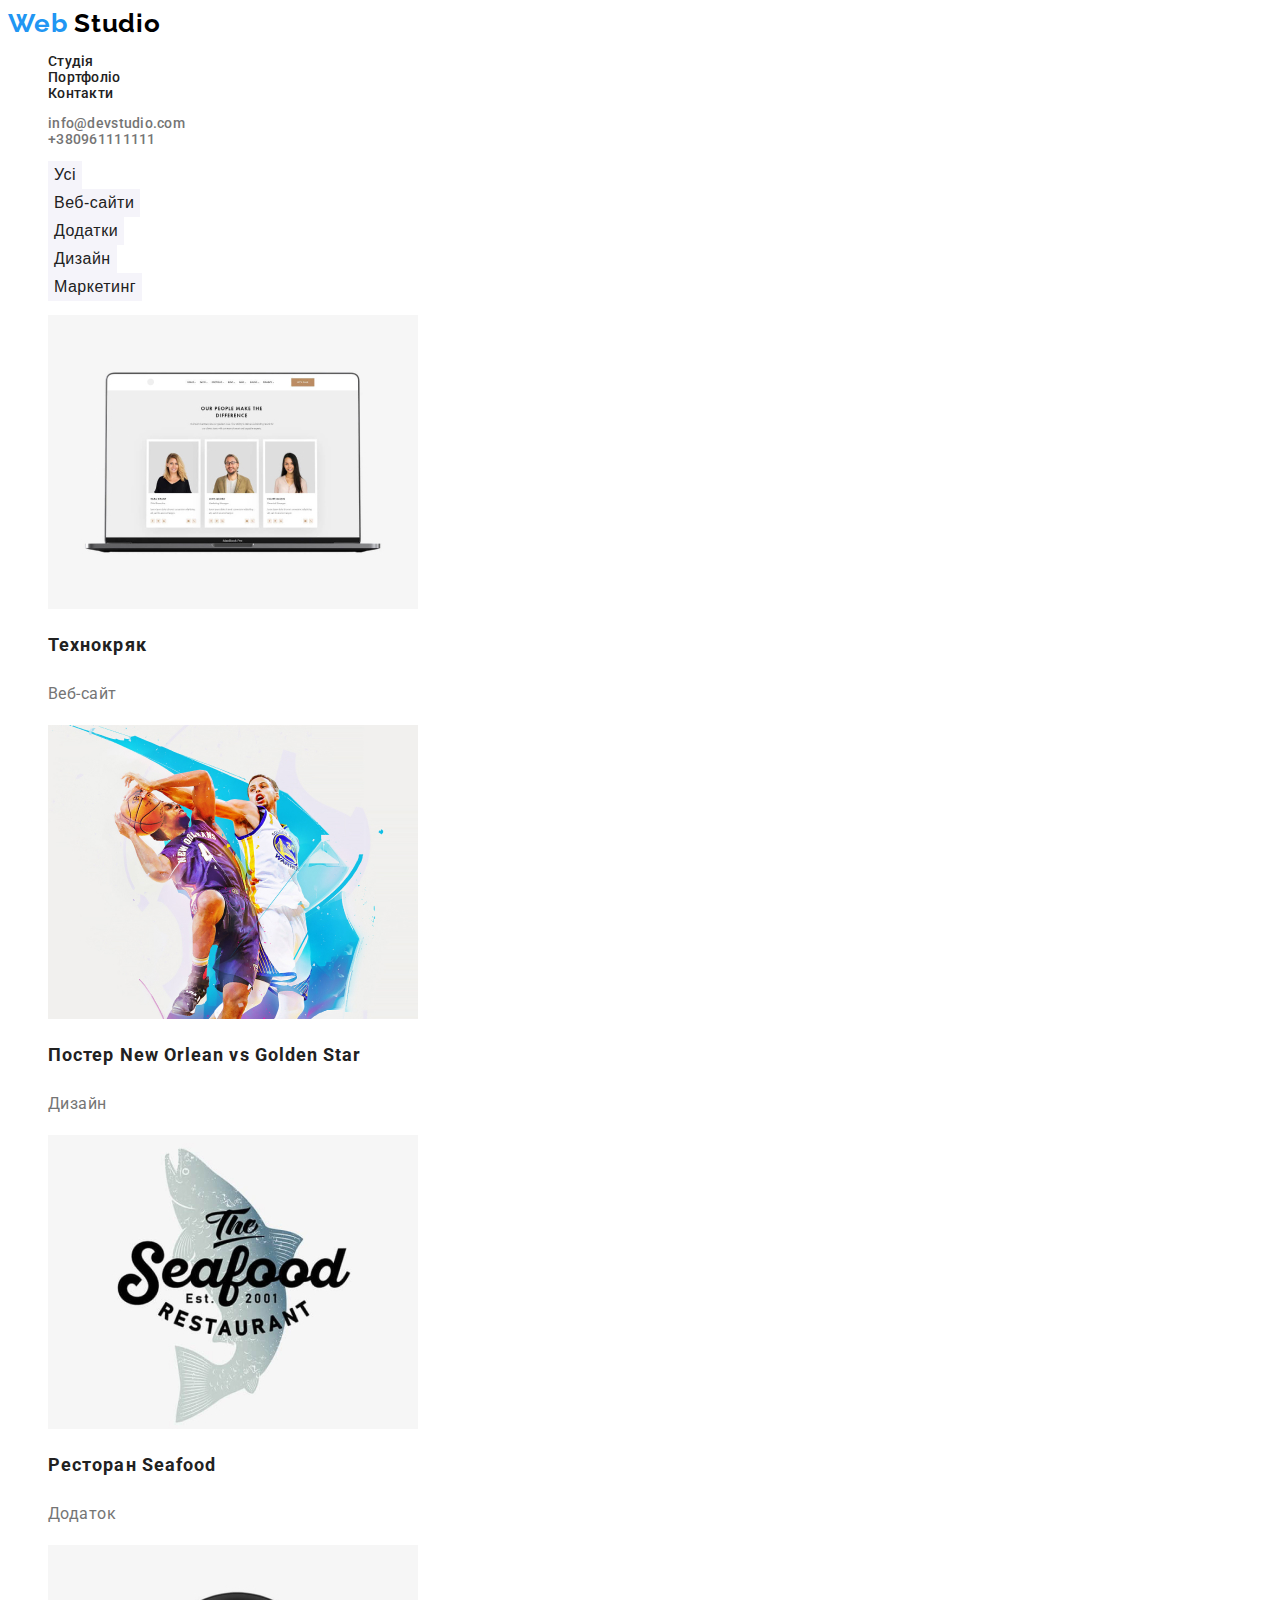
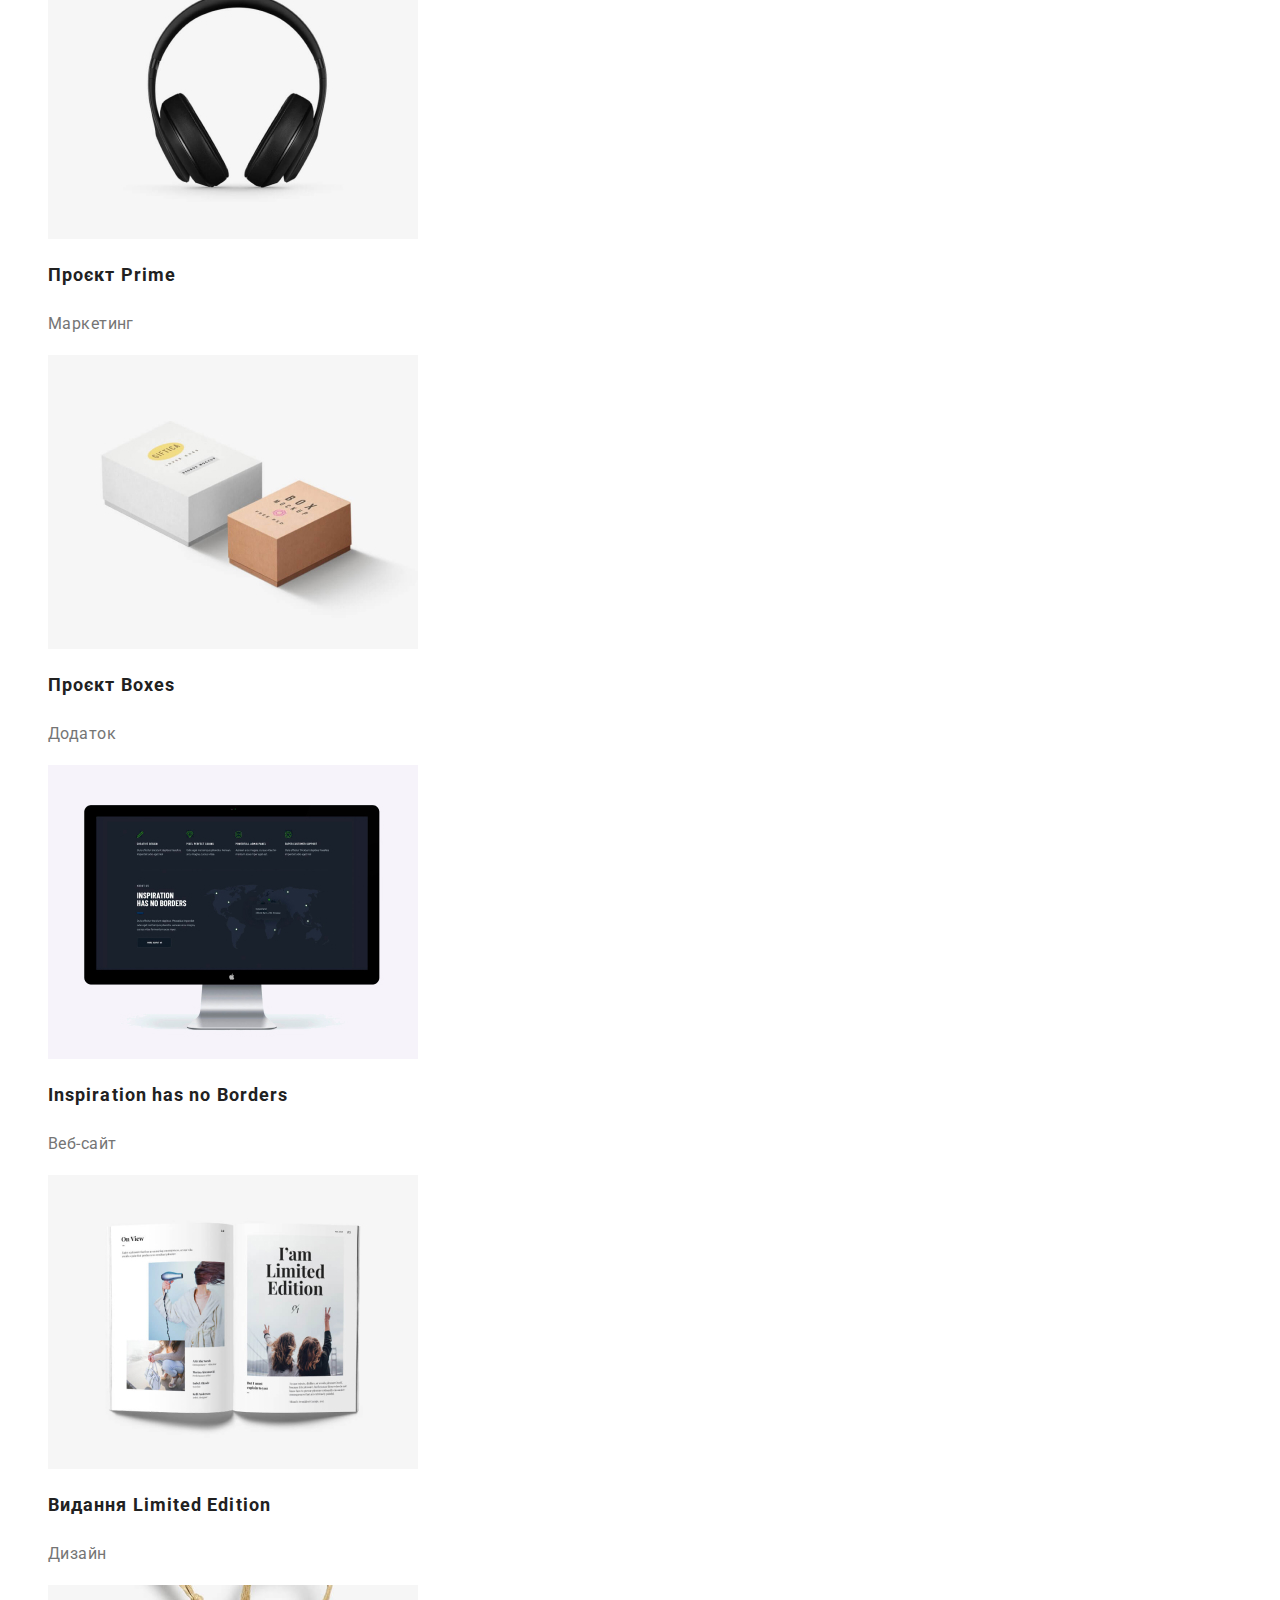
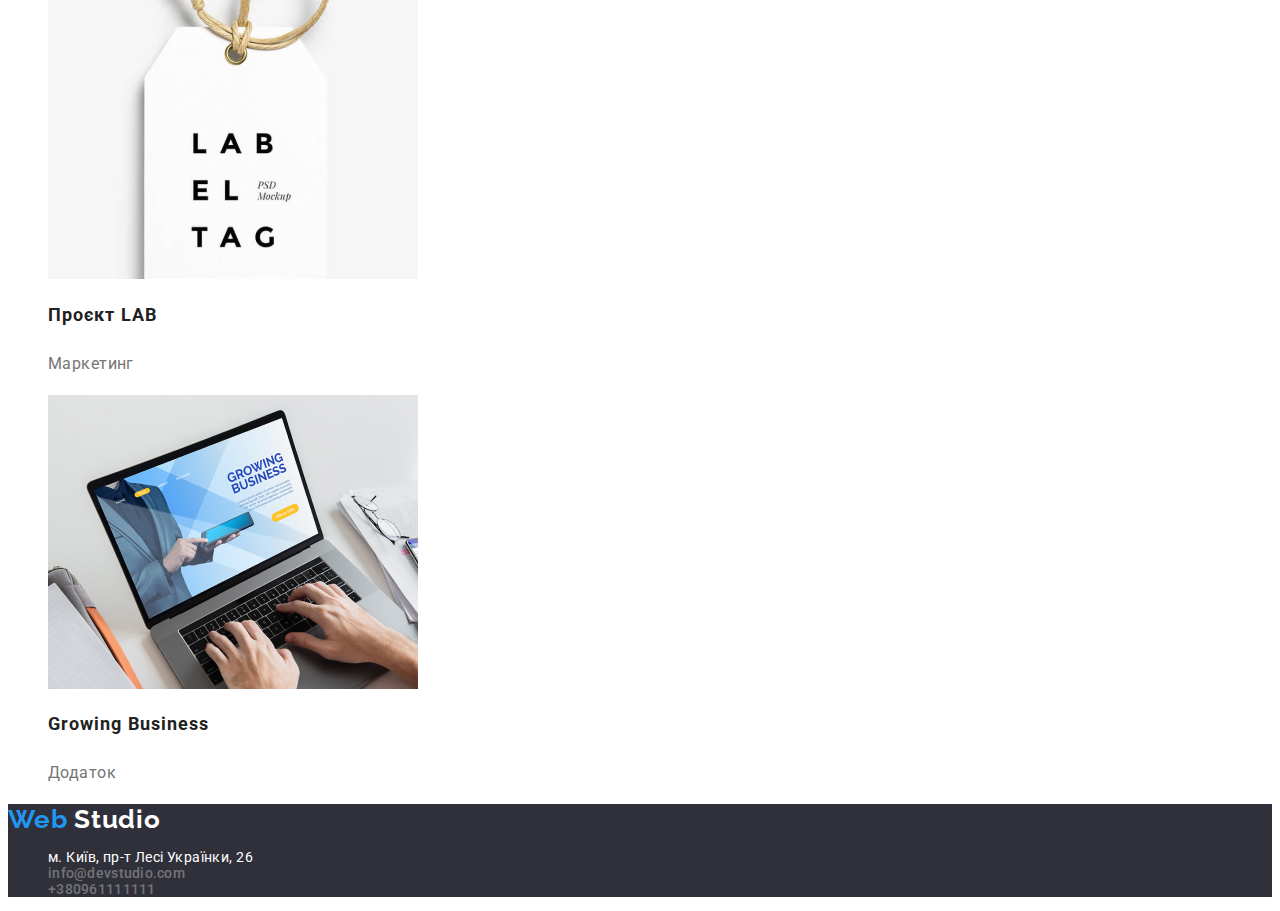
==== portfolio.html @ 2b4d8c55 "Initial commit" ====
<!DOCTYPE html>
<html lang="en">
	<head>
		<meta charset="UTF-8" />
		<meta http-equiv="X-UA-Compatible" content="IE=edge" />
		<meta name="viewport" content="width=device-width, initial-scale=1.0" />
		<link rel="preconnect" href="https://fonts.googleapis.com" />
		<link rel="preconnect" href="https://fonts.gstatic.com" crossorigin />
		<title>Document</title>
		<link
			href="https://fonts.googleapis.com/css2?family=Raleway:wght@700&family=Roboto:wght@400;500;700;900&display=swap"
			rel="stylesheet"
		/>
		<link rel="stylesheet" href="./css/style.css" />
	</head>
	<body class="page">
		<header>
			<a href="./index.html" class="logo-link">
				Web
				<span class="logo-first">Studio</span>
			</a>
			<nav>
				<ul class="nav-list">
					<li class="nav-item"><a href="./index.html" class="nav-link">Студія</a></li>
					<li class="nav-item"><a href="./portfolio.html" class="nav-link">Портфоліо</a></li>
					<li class="nav-item"><a href="./index.html" class="nav-link">Контакти</a></li>
				</ul>
			</nav>
			<ul class="contacts-list">
				<li><a href="mailto:info@devstudio.com" class="contacts-link">info@devstudio.com</a></li>
				<li><a href="tel:+380961111111" class="contacts-link">+380961111111</a></li>
			</ul>
		</header>
		<main>
			<section>
				<h1 class="visually-hidden">Наші проекти</h1>
				<ul class="nav-projects-list">
					<li><button type="button" class="nav-projects-btn">Усі</button></li>
					<li><button type="button" class="nav-projects-btn">Веб-сайти</button></li>
					<li><button type="button" class="nav-projects-btn">Додатки</button></li>
					<li><button type="button" class="nav-projects-btn">Дизайн</button></li>
					<li><button type="button" class="nav-projects-btn">Маркетинг</button></li>
				</ul>
				<ul class="projects-list">
					<li>
						<img src="./images/portfolio/img1.jpg" alt="Екран с нашей командой" width="370" />
						<h2 class="projects-title">Технокряк</h2>
						<p class="projects-text">Веб-сайт</p>
					</li>
					<li>
						<img src="./images/portfolio/img2.jpg" alt="Игра в баскетбол" width="370" />
						<h2 class="projects-title">Постер New Orlean vs Golden Star</h2>
						<p class="projects-text">Дизайн</p>
					</li>
					<li>
						<img src="./images/portfolio/img3.jpg" alt="Логотип ресторана seafood" width="370" />
						<h2 class="projects-title">Ресторан Seafood</h2>
						<p class="projects-text">Додаток</p>
					</li>
					<li>
						<img src="./images/portfolio/img4.jpg" alt="Наушники" width="370" />
						<h2 class="projects-title">Проєкт Prime</h2>
						<p class="projects-text">Маркетинг</p>
					</li>
					<li>
						<img src="./images/portfolio/img5.jpg" alt="Две коробки" width="370" />
						<h2 class="projects-title">Проєкт Boxes</h2>
						<p class="projects-text">Додаток</p>
					</li>
					<li>
						<img src="./images/portfolio/img6.jpg" alt="Екран с картой мира" width="370" />
						<h2 class="projects-title">Inspiration has no Borders</h2>
						<p class="projects-text">Веб-сайт</p>
					</li>
					<li>
						<img src="./images/portfolio/img7.jpg" alt="Книга с темой индивидуальности" width="370" />
						<h2 class="projects-title">Видання Limited Edition</h2>
						<p class="projects-text">Дизайн</p>
					</li>
					<li>
						<img src="./images/portfolio/img8.jpg" alt="Логотип компании на бумажном изделии" width="370" />
						<h2 class="projects-title">Проєкт LAB</h2>
						<p class="projects-text">Маркетинг</p>
					</li>
					<li>
						<img src="./images/portfolio/img9.jpg" alt="Ноутбук с изображением сайта" width="370" />
						<h2 class="projects-title">Growing Business</h2>
						<p class="projects-text">Додаток</p>
					</li>
				</ul>
			</section>
		</main>
		<footer class="footer">
			<a href="./index.html" class="logo-link">
				Web
				<span class="logo-second">Studio</span>
			</a>
			<address>
				<ul class="contacts-list">
					<li>
						<a
							href="https://goo.gl/maps/oQ1zAfRvta3EiJCr7"
							target="_blank"
							rel="noopener, nofollow"
							class="address-item"
						>
							м. Київ, пр-т Лесі Українки, 26
						</a>
					</li>
					<li><a href="mailto:info@devstudio.com" class="contacts-link">info@devstudio.com</a></li>
					<li><a href="tel:+380961111111" class="contacts-link">+380961111111</a></li>
				</ul>
			</address>
		</footer>
	</body>
</html>
---- css/style.css ----
:root {
	--main-color: #212121;
	--second-color: #757575;
	--light-color: #ffffff;
	--accent-color: #2196f3;
}

.page {
	font-family: "Roboto";
	font-size: 14px;
	color: var(--second-color);
	letter-spacing: 0.03em;
}

.logo-link {
	font-family: "Raleway";
	font-weight: 700;
	font-size: 26px;
	line-height: calc(31 / 26);
	color: var(--accent-color);
	letter-spacing: 0.03em;
	text-decoration: none;
}

.logo-first {
	color: #000000;
}

.nav-list {
	list-style: none;
}

.nav-link {
	font-weight: 500;
	line-height: calc(16 / 14);
	letter-spacing: 0.02em;
	color: var(--main-color);
	text-decoration: none;
}

.nav-link:focus,
.nav-link:hover,
.contacts-link:focus,
.contacts-link:hover {
	color: var(--accent-color);
}

.contacts-list {
	list-style: none;
}

.contacts-link {
	font-weight: 500;
	line-height: 1, 14;
	letter-spacing: 0.02em;
	text-decoration: none;
	color: var(--second-color);
}

.hero {
	background-color: #2f303a;
}

.hero-title {
	font-weight: 900;
	font-size: 44px;
	line-height: calc(60 / 44);
	text-align: center;
	letter-spacing: 0.06em;
	text-transform: uppercase;
	color: var(--light-color);
}

.hero-btn .rules-list {
	list-style: none;
}

.hero-btn {
	font-weight: 700;
	font-size: 16px;
	line-height: calc(30 / 16);
	text-align: center;
	display: flex;
	align-items: center;
	letter-spacing: 0.06em;
	color: var(--light-color);
	background-color: var(--accent-color);
	cursor: pointer;
}

.hero-btn:hover,
.hero-btn:focus {
	background-color: #188ce8;
}

.visually-hidden {
	position: absolute;
	width: 1px;
	height: 1px;
	margin: -1px;
	border: 0;
	padding: 0;
	white-space: nowrap;
	clip-path: inset(100%);
	clip: rect(0 0 0 0);
	overflow: hidden;
}

.rules-title {
	font-weight: 700;
	line-height: calc(16 / 14);
	letter-spacing: 0.03em;
	text-transform: uppercase;
	color: var(--main-color);
}

.title {
	font-weight: 700;
	font-size: 36px;
	line-height: calc(42 / 36);
	text-align: center;
	letter-spacing: 0.03em;
	color: var(--main-color);
}

.work-list {
	list-style: none;
}

.team-list {
	list-style: none;
}

.team-title {
	font-weight: 500;
	font-size: 16px;
	line-height: calc(19 / 16);
	text-align: center;
	color: var(--main-color);
}

.team-text {
	font-size: 16px;
	line-height: calc(19 / 16);
	text-align: center;
}

.team-section {
	background-color: #f5f4fa;
}

.address-item {
	text-decoration: none;
	color: var(--light-color);
}

.logo-second {
	color: var(--light-color);
}

.footer {
	background-color: #2f303a;
}

address {
	font-style: normal;
}

/* ПОРТФОЛИО СТИЛИ */

.nav-projects-list {
	list-style: none;
}

.nav-projects-btn {
	font-weight: 500;
	font-size: 16px;
	line-height: calc(26 / 16);
	text-align: center;
	letter-spacing: 0.03em;
	color: var(--main-color);
	background-color: #f5f4fa;
	cursor: pointer;
	border: none;
}

.nav-projects-btn:hover,
.nav-projects-btn:focus {
	background-color: var(--accent-color);
	color: var(--light-color);
}

.projects-list {
	list-style: none;
}

.projects-title {
	font-weight: 700;
	font-size: 18px;
	line-height: calc(36 / 18);
	letter-spacing: 0.06em;
	color: var(--main-color);
}

.projects-text {
	font-size: 16px;
	line-height: calc(30 / 16);
	color: var(--second-color);
}
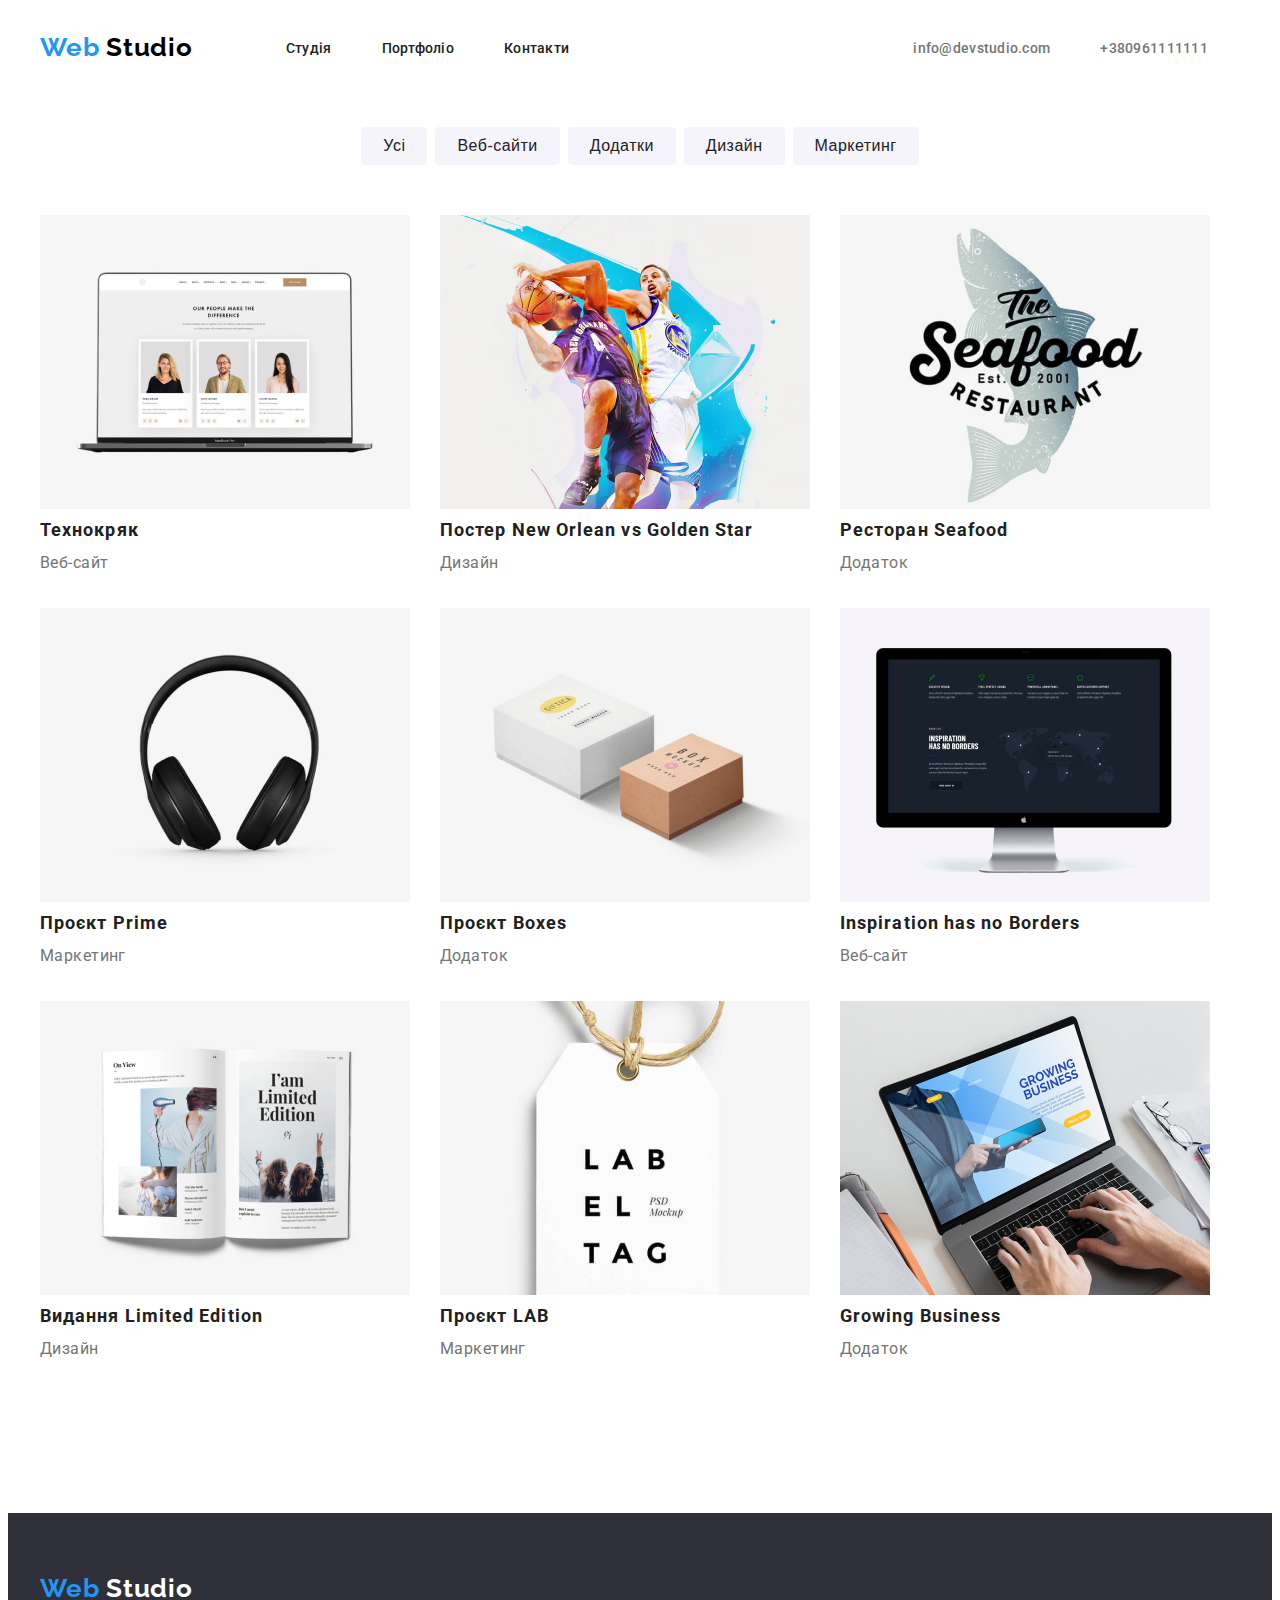
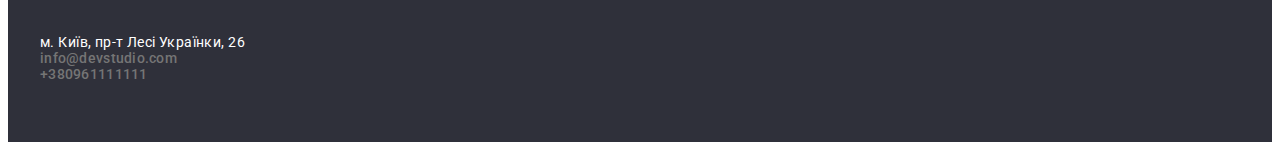
==== commit dbac07bb: "adds" ====
--- a/portfolio.html
+++ b/portfolio.html
@@ -8,6 +8,13 @@
 		<link rel="preconnect" href="https://fonts.gstatic.com" crossorigin />
 		<title>Document</title>
 		<link
+			rel="stylesheet"
+			href="https://cdnjs.cloudflare.com/ajax/libs/modern-normalize/1.1.0/modern-normalize.min.css"
+			integrity="sha512-wpPYUAdjBVSE4KJnH1VR1HeZfpl1ub8YT/NKx4PuQ5NmX2tKuGu6U/JRp5y+Y8XG2tV+wKQpNHVUX03MfMFn9Q=="
+			crossorigin="anonymous"
+			referrerpolicy="no-referrer"
+		/>
+		<link
 			href="https://fonts.googleapis.com/css2?family=Raleway:wght@700&family=Roboto:wght@400;500;700;900&display=swap"
 			rel="stylesheet"
 		/>
@@ -15,102 +22,110 @@
 	</head>
 	<body class="page">
 		<header>
-			<a href="./index.html" class="logo-link">
-				Web
-				<span class="logo-first">Studio</span>
-			</a>
-			<nav>
-				<ul class="nav-list">
-					<li class="nav-item"><a href="./index.html" class="nav-link">Студія</a></li>
-					<li class="nav-item"><a href="./portfolio.html" class="nav-link">Портфоліо</a></li>
-					<li class="nav-item"><a href="./index.html" class="nav-link">Контакти</a></li>
-				</ul>
-			</nav>
-			<ul class="contacts-list">
-				<li><a href="mailto:info@devstudio.com" class="contacts-link">info@devstudio.com</a></li>
-				<li><a href="tel:+380961111111" class="contacts-link">+380961111111</a></li>
-			</ul>
-		</header>
-		<main>
-			<section>
-				<h1 class="visually-hidden">Наші проекти</h1>
-				<ul class="nav-projects-list">
-					<li><button type="button" class="nav-projects-btn">Усі</button></li>
-					<li><button type="button" class="nav-projects-btn">Веб-сайти</button></li>
-					<li><button type="button" class="nav-projects-btn">Додатки</button></li>
-					<li><button type="button" class="nav-projects-btn">Дизайн</button></li>
-					<li><button type="button" class="nav-projects-btn">Маркетинг</button></li>
-				</ul>
-				<ul class="projects-list">
-					<li>
-						<img src="./images/portfolio/img1.jpg" alt="Екран с нашей командой" width="370" />
-						<h2 class="projects-title">Технокряк</h2>
-						<p class="projects-text">Веб-сайт</p>
-					</li>
-					<li>
-						<img src="./images/portfolio/img2.jpg" alt="Игра в баскетбол" width="370" />
-						<h2 class="projects-title">Постер New Orlean vs Golden Star</h2>
-						<p class="projects-text">Дизайн</p>
-					</li>
-					<li>
-						<img src="./images/portfolio/img3.jpg" alt="Логотип ресторана seafood" width="370" />
-						<h2 class="projects-title">Ресторан Seafood</h2>
-						<p class="projects-text">Додаток</p>
-					</li>
-					<li>
-						<img src="./images/portfolio/img4.jpg" alt="Наушники" width="370" />
-						<h2 class="projects-title">Проєкт Prime</h2>
-						<p class="projects-text">Маркетинг</p>
-					</li>
-					<li>
-						<img src="./images/portfolio/img5.jpg" alt="Две коробки" width="370" />
-						<h2 class="projects-title">Проєкт Boxes</h2>
-						<p class="projects-text">Додаток</p>
-					</li>
-					<li>
-						<img src="./images/portfolio/img6.jpg" alt="Екран с картой мира" width="370" />
-						<h2 class="projects-title">Inspiration has no Borders</h2>
-						<p class="projects-text">Веб-сайт</p>
-					</li>
-					<li>
-						<img src="./images/portfolio/img7.jpg" alt="Книга с темой индивидуальности" width="370" />
-						<h2 class="projects-title">Видання Limited Edition</h2>
-						<p class="projects-text">Дизайн</p>
-					</li>
-					<li>
-						<img src="./images/portfolio/img8.jpg" alt="Логотип компании на бумажном изделии" width="370" />
-						<h2 class="projects-title">Проєкт LAB</h2>
-						<p class="projects-text">Маркетинг</p>
-					</li>
-					<li>
-						<img src="./images/portfolio/img9.jpg" alt="Ноутбук с изображением сайта" width="370" />
-						<h2 class="projects-title">Growing Business</h2>
-						<p class="projects-text">Додаток</p>
-					</li>
-				</ul>
-			</section>
-		</main>
-		<footer class="footer">
-			<a href="./index.html" class="logo-link">
-				Web
-				<span class="logo-second">Studio</span>
-			</a>
-			<address>
+			<div class="container container-header">
+				<a href="./index.html" class="logo-link">
+					<span>Web</span>
+					<span class="logo-first">Studio</span>
+				</a>
+				<nav>
+					<ul class="nav-list">
+						<li class="nav-item"><a href="./index.html" class="nav-link">Студія</a></li>
+						<li class="nav-item"><a href="./portfolio.html" class="nav-link">Портфоліо</a></li>
+						<li class="nav-item"><a href="./index.html" class="nav-link">Контакти</a></li>
+					</ul>
+				</nav>
 				<ul class="contacts-list">
-					<li>
-						<a
-							href="https://goo.gl/maps/oQ1zAfRvta3EiJCr7"
-							target="_blank"
-							rel="noopener, nofollow"
-							class="address-item"
-						>
-							м. Київ, пр-т Лесі Українки, 26
-						</a>
-					</li>
 					<li><a href="mailto:info@devstudio.com" class="contacts-link">info@devstudio.com</a></li>
 					<li><a href="tel:+380961111111" class="contacts-link">+380961111111</a></li>
 				</ul>
-			</address>
+			</div>
+		</header>
+		<main>
+			<div class="container">
+				<section class="main-sect">
+					<h1 class="visually-hidden">Наші проекти</h1>
+					<ul class="nav-projects-list">
+						<li><button type="button" class="nav-projects-btn">Усі</button></li>
+						<li><button type="button" class="nav-projects-btn">Веб-сайти</button></li>
+						<li><button type="button" class="nav-projects-btn">Додатки</button></li>
+						<li><button type="button" class="nav-projects-btn">Дизайн</button></li>
+						<li><button type="button" class="nav-projects-btn">Маркетинг</button></li>
+					</ul>
+					<ul class="projects-list">
+						<li class="projects-item">
+							<img src="./images/portfolio/img1.jpg" alt="Екран с нашей командой" width="370" />
+							<h2 class="projects-title">Технокряк</h2>
+							<p class="projects-text">Веб-сайт</p>
+						</li>
+						<li class="projects-item">
+							<img src="./images/portfolio/img2.jpg" alt="Игра в баскетбол" width="370" />
+							<h2 class="projects-title">Постер New Orlean vs Golden Star</h2>
+							<p class="projects-text">Дизайн</p>
+						</li>
+						<li class="projects-item">
+							<img src="./images/portfolio/img3.jpg" alt="Логотип ресторана seafood" width="370" />
+							<h2 class="projects-title">Ресторан Seafood</h2>
+							<p class="projects-text">Додаток</p>
+						</li>
+						<li class="projects-item">
+							<img src="./images/portfolio/img4.jpg" alt="Наушники" width="370" />
+							<h2 class="projects-title">Проєкт Prime</h2>
+							<p class="projects-text">Маркетинг</p>
+						</li>
+						<li class="projects-item">
+							<img src="./images/portfolio/img5.jpg" alt="Две коробки" width="370" />
+							<h2 class="projects-title">Проєкт Boxes</h2>
+							<p class="projects-text">Додаток</p>
+						</li>
+						<li class="projects-item">
+							<img src="./images/portfolio/img6.jpg" alt="Екран с картой мира" width="370" />
+							<h2 class="projects-title">Inspiration has no Borders</h2>
+							<p class="projects-text">Веб-сайт</p>
+						</li>
+						<li class="projects-item">
+							<img src="./images/portfolio/img7.jpg" alt="Книга с темой индивидуальности" width="370" />
+							<h2 class="projects-title">Видання Limited Edition</h2>
+							<p class="projects-text">Дизайн</p>
+						</li>
+						<li class="projects-item">
+							<img src="./images/portfolio/img8.jpg" alt="Логотип компании на бумажном изделии" width="370" />
+							<h2 class="projects-title">Проєкт LAB</h2>
+							<p class="projects-text">Маркетинг</p>
+						</li>
+						<li class="projects-item">
+							<img src="./images/portfolio/img9.jpg" alt="Ноутбук с изображением сайта" width="370" />
+							<h2 class="projects-title">Growing Business</h2>
+							<p class="projects-text">Додаток</p>
+						</li>
+					</ul>
+				</section>
+			</div>
+		</main>
+		<footer class="footer">
+			<div class="container">
+				<a href="./index.html" class="logo-link">
+					Web
+					<span class="logo-second">Studio</span>
+				</a>
+				<address>
+					<ul class="address-list">
+						<li class="address-item">
+							<a
+								href="https://goo.gl/maps/oQ1zAfRvta3EiJCr7"
+								target="_blank"
+								rel="noopener, nofollow"
+								class="address-link"
+							>
+								м. Київ, пр-т Лесі Українки, 26
+							</a>
+						</li>
+						<li class="address-item">
+							<a href="mailto:info@devstudio.com" class="contacts-link">info@devstudio.com</a>
+						</li>
+						<li class="address-item"><a href="tel:+380961111111" class="contacts-link">+380961111111</a></li>
+					</ul>
+				</address>
+			</div>
 		</footer>
 	</body>
 </html>
--- a/css/style.css
+++ b/css/style.css
@@ -12,6 +12,37 @@
 	letter-spacing: 0.03em;
 }
 
+h1,
+h2,
+h3,
+h4,
+h5,
+h6,
+p,
+ul {
+	margin: 0;
+	padding: 0;
+	border: 0;
+	font-size: 100%;
+	font: inherit;
+	vertical-align: baseline;
+}
+
+.container {
+	width: 1200px;
+	padding-left: 15px;
+	padding-right: 15px;
+	margin: 0 auto;
+}
+
+/* Наш хедер */
+
+.container-header {
+	display: flex;
+	text-align: center;
+	align-items: center;
+}
+
 .logo-link {
 	font-family: "Raleway";
 	font-weight: 700;
@@ -20,6 +51,8 @@
 	color: var(--accent-color);
 	letter-spacing: 0.03em;
 	text-decoration: none;
+	padding-top: 24px;
+	padding-bottom: 25px;
 }
 
 .logo-first {
@@ -28,6 +61,9 @@
 
 .nav-list {
 	list-style: none;
+	display: flex;
+	gap: 50px;
+	margin-left: 93px;
 }
 
 .nav-link {
@@ -36,6 +72,8 @@
 	letter-spacing: 0.02em;
 	color: var(--main-color);
 	text-decoration: none;
+	padding-top: 32px;
+	padding-bottom: 32px;
 }
 
 .nav-link:focus,
@@ -47,6 +85,9 @@
 
 .contacts-list {
 	list-style: none;
+	display: flex;
+	margin-left: 344px;
+	gap: 50px;
 }
 
 .contacts-link {
@@ -57,8 +98,12 @@
 	color: var(--second-color);
 }
 
+/* Страница герой */
+
 .hero {
 	background-color: #2f303a;
+	height: 593px;
+	align-items: center;
 }
 
 .hero-title {
@@ -69,6 +114,11 @@
 	letter-spacing: 0.06em;
 	text-transform: uppercase;
 	color: var(--light-color);
+	display: block;
+	width: 696px;
+	margin-left: auto;
+	margin-right: auto;
+	padding-top: 200px;
 }
 
 .hero-btn .rules-list {
@@ -80,17 +130,27 @@
 	font-size: 16px;
 	line-height: calc(30 / 16);
 	text-align: center;
-	display: flex;
+	display: block;
 	align-items: center;
 	letter-spacing: 0.06em;
 	color: var(--light-color);
 	background-color: var(--accent-color);
 	cursor: pointer;
+	margin-left: auto;
+	margin-right: auto;
+	margin-top: 30px;
+	padding: 10px 32px;
+	border-radius: 4px;
 }
 
 .hero-btn:hover,
 .hero-btn:focus {
 	background-color: #188ce8;
+}
+
+/* Наша работа, основные принципы */
+
+.rules-sect {
 }
 
 .visually-hidden {
@@ -114,6 +174,18 @@
 	color: var(--main-color);
 }
 
+.rules-list {
+	list-style: none;
+	display: flex;
+	gap: 30px;
+	margin-top: 101px;
+}
+/* Чем мы занимаемся */
+
+.work-section {
+	margin-top: 94px;
+}
+
 .title {
 	font-weight: 700;
 	font-size: 36px;
@@ -125,10 +197,19 @@
 
 .work-list {
 	list-style: none;
-}
+	display: flex;
+	gap: 30px;
+	margin-top: 50px;
+	margin-bottom: 94px;
+}
+
+/* Наша команда */
 
 .team-list {
 	list-style: none;
+	display: flex;
+	margin-top: 50px;
+	gap: 30px;
 }
 
 .team-title {
@@ -137,19 +218,28 @@
 	line-height: calc(19 / 16);
 	text-align: center;
 	color: var(--main-color);
+	margin-top: 30px;
 }
 
 .team-text {
 	font-size: 16px;
 	line-height: calc(19 / 16);
 	text-align: center;
+	margin-top: 10px;
 }
 
 .team-section {
 	background-color: #f5f4fa;
-}
-
-.address-item {
+	padding-top: 94px;
+	padding-bottom: 94px;
+}
+
+.address-list {
+	list-style: none;
+	margin-top: 30px;
+}
+
+.address-link {
 	text-decoration: none;
 	color: var(--light-color);
 }
@@ -160,6 +250,8 @@
 
 .footer {
 	background-color: #2f303a;
+	padding-top: 60px;
+	padding-bottom: 60px;
 }
 
 address {
@@ -168,8 +260,17 @@
 
 /* ПОРТФОЛИО СТИЛИ */
 
+.main-sect {
+	margin-top: 39px;
+	margin-bottom: 149px;
+}
+
 .nav-projects-list {
 	list-style: none;
+	display: flex;
+	margin-bottom: 50px;
+	gap: 8px;
+	justify-content: center;
 }
 
 .nav-projects-btn {
@@ -182,6 +283,8 @@
 	background-color: #f5f4fa;
 	cursor: pointer;
 	border: none;
+	border-radius: 4px;
+	padding: 6px 22px;
 }
 
 .nav-projects-btn:hover,
@@ -192,6 +295,22 @@
 
 .projects-list {
 	list-style: none;
+	display: flex;
+	flex-wrap: wrap;
+}
+
+.projects-item {
+	width: 370px;
+	margin-right: 30px;
+	margin-bottom: 30px;
+}
+
+.projects-item:nth-child(3n) {
+	margin-right: 0px;
+}
+
+.projects-item:nth-last-child(-n + 3) {
+	margin-bottom: 0px;
 }
 
 .projects-title {
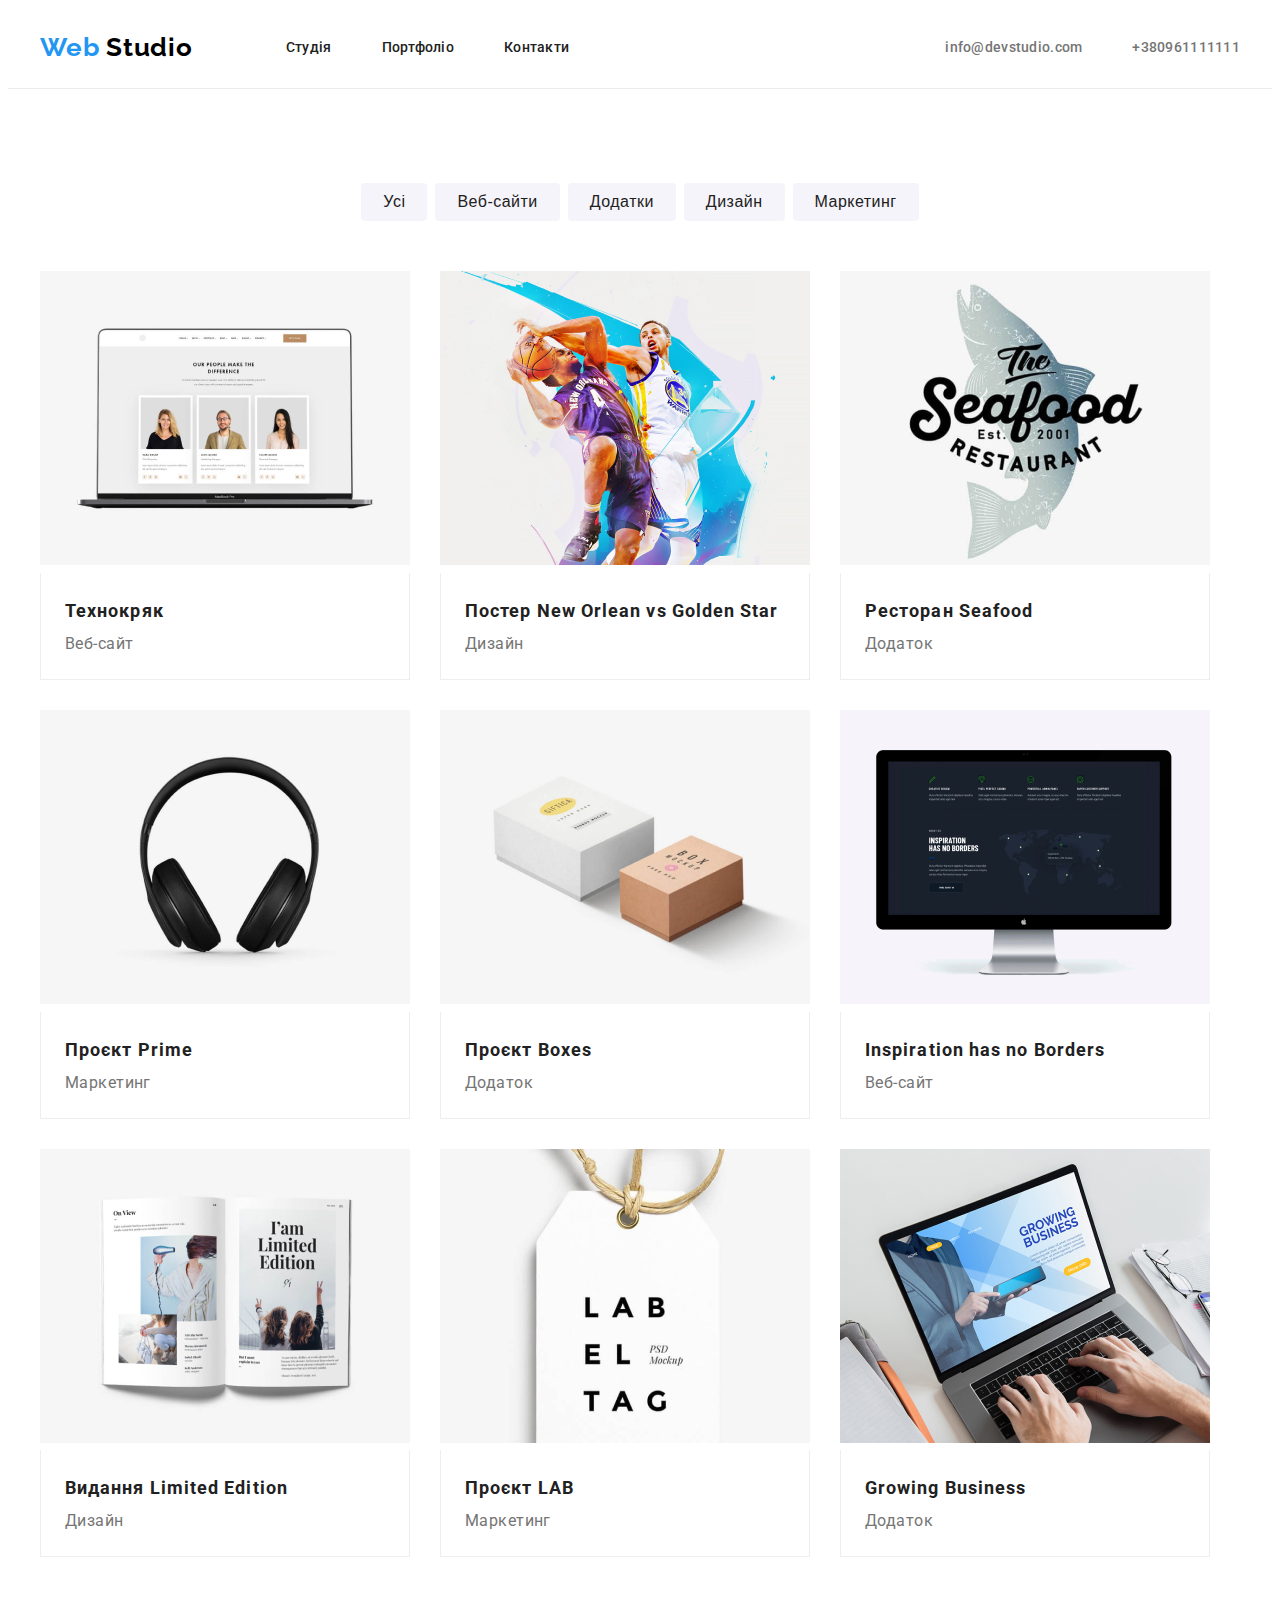
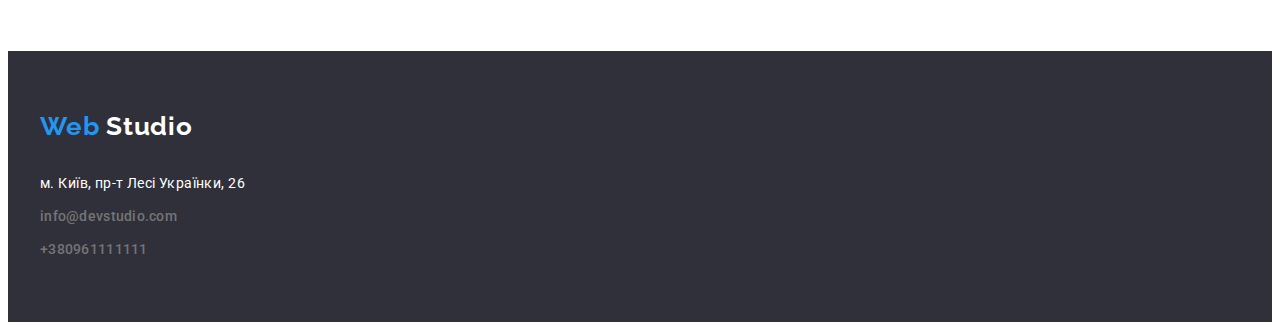
==== commit bfe6e428: "adds" ====
--- a/portfolio.html
+++ b/portfolio.html
@@ -20,14 +20,14 @@
 		/>
 		<link rel="stylesheet" href="./css/style.css" />
 	</head>
-	<body class="page">
-		<header>
+	<body>
+		<header class="header-portfolio">
 			<div class="container container-header">
 				<a href="./index.html" class="logo-link">
 					<span>Web</span>
 					<span class="logo-first">Studio</span>
 				</a>
-				<nav>
+				<nav class="nav-sect">
 					<ul class="nav-list">
 						<li class="nav-item"><a href="./index.html" class="nav-link">Студія</a></li>
 						<li class="nav-item"><a href="./portfolio.html" class="nav-link">Портфоліо</a></li>
@@ -54,48 +54,66 @@
 					<ul class="projects-list">
 						<li class="projects-item">
 							<img src="./images/portfolio/img1.jpg" alt="Екран с нашей командой" width="370" />
-							<h2 class="projects-title">Технокряк</h2>
-							<p class="projects-text">Веб-сайт</p>
+							<div class="projects-block">
+								<h2 class="projects-title">Технокряк</h2>
+								<p class="projects-text">Веб-сайт</p>
+							</div>
 						</li>
 						<li class="projects-item">
 							<img src="./images/portfolio/img2.jpg" alt="Игра в баскетбол" width="370" />
-							<h2 class="projects-title">Постер New Orlean vs Golden Star</h2>
-							<p class="projects-text">Дизайн</p>
+							<div class="projects-block">
+								<h2 class="projects-title">Постер New Orlean vs Golden Star</h2>
+								<p class="projects-text">Дизайн</p>
+							</div>
 						</li>
 						<li class="projects-item">
 							<img src="./images/portfolio/img3.jpg" alt="Логотип ресторана seafood" width="370" />
-							<h2 class="projects-title">Ресторан Seafood</h2>
-							<p class="projects-text">Додаток</p>
+							<div class="projects-block">
+								<h2 class="projects-title">Ресторан Seafood</h2>
+								<p class="projects-text">Додаток</p>
+							</div>
 						</li>
 						<li class="projects-item">
 							<img src="./images/portfolio/img4.jpg" alt="Наушники" width="370" />
-							<h2 class="projects-title">Проєкт Prime</h2>
-							<p class="projects-text">Маркетинг</p>
+							<div class="projects-block">
+								<h2 class="projects-title">Проєкт Prime</h2>
+								<p class="projects-text">Маркетинг</p>
+							</div>
 						</li>
 						<li class="projects-item">
 							<img src="./images/portfolio/img5.jpg" alt="Две коробки" width="370" />
-							<h2 class="projects-title">Проєкт Boxes</h2>
-							<p class="projects-text">Додаток</p>
+							<div class="projects-block">
+								<h2 class="projects-title">Проєкт Boxes</h2>
+								<p class="projects-text">Додаток</p>
+							</div>
 						</li>
 						<li class="projects-item">
 							<img src="./images/portfolio/img6.jpg" alt="Екран с картой мира" width="370" />
-							<h2 class="projects-title">Inspiration has no Borders</h2>
-							<p class="projects-text">Веб-сайт</p>
+							<div class="projects-block">
+								<h2 class="projects-title">Inspiration has no Borders</h2>
+								<p class="projects-text">Веб-сайт</p>
+							</div>
 						</li>
 						<li class="projects-item">
 							<img src="./images/portfolio/img7.jpg" alt="Книга с темой индивидуальности" width="370" />
-							<h2 class="projects-title">Видання Limited Edition</h2>
-							<p class="projects-text">Дизайн</p>
+							<div class="projects-block">
+								<h2 class="projects-title">Видання Limited Edition</h2>
+								<p class="projects-text">Дизайн</p>
+							</div>
 						</li>
 						<li class="projects-item">
 							<img src="./images/portfolio/img8.jpg" alt="Логотип компании на бумажном изделии" width="370" />
-							<h2 class="projects-title">Проєкт LAB</h2>
-							<p class="projects-text">Маркетинг</p>
+							<div class="projects-block">
+								<h2 class="projects-title">Проєкт LAB</h2>
+								<p class="projects-text">Маркетинг</p>
+							</div>
 						</li>
 						<li class="projects-item">
 							<img src="./images/portfolio/img9.jpg" alt="Ноутбук с изображением сайта" width="370" />
-							<h2 class="projects-title">Growing Business</h2>
-							<p class="projects-text">Додаток</p>
+							<div class="projects-block">
+								<h2 class="projects-title">Growing Business</h2>
+								<p class="projects-text">Додаток</p>
+							</div>
 						</li>
 					</ul>
 				</section>
@@ -103,7 +121,7 @@
 		</main>
 		<footer class="footer">
 			<div class="container">
-				<a href="./index.html" class="logo-link">
+				<a href="./index.html" class="footer-logo">
 					Web
 					<span class="logo-second">Studio</span>
 				</a>
--- a/css/style.css
+++ b/css/style.css
@@ -5,7 +5,7 @@
 	--accent-color: #2196f3;
 }
 
-.page {
+body {
 	font-family: "Roboto";
 	font-size: 14px;
 	color: var(--second-color);
@@ -24,8 +24,7 @@
 	padding: 0;
 	border: 0;
 	font-size: 100%;
-	font: inherit;
-	vertical-align: baseline;
+	line-height: 1.7;
 }
 
 .container {
@@ -63,7 +62,6 @@
 	list-style: none;
 	display: flex;
 	gap: 50px;
-	margin-left: 93px;
 }
 
 .nav-link {
@@ -83,10 +81,14 @@
 	color: var(--accent-color);
 }
 
+.nav-sect {
+	margin-left: 93px;
+}
+
 .contacts-list {
 	list-style: none;
 	display: flex;
-	margin-left: 344px;
+	margin-left: auto;
 	gap: 50px;
 }
 
@@ -102,8 +104,7 @@
 
 .hero {
 	background-color: #2f303a;
-	height: 593px;
-	align-items: center;
+	padding: 200px 0;
 }
 
 .hero-title {
@@ -118,7 +119,6 @@
 	width: 696px;
 	margin-left: auto;
 	margin-right: auto;
-	padding-top: 200px;
 }
 
 .hero-btn .rules-list {
@@ -141,6 +141,7 @@
 	margin-top: 30px;
 	padding: 10px 32px;
 	border-radius: 4px;
+	border: none;
 }
 
 .hero-btn:hover,
@@ -151,6 +152,7 @@
 /* Наша работа, основные принципы */
 
 .rules-sect {
+	padding: 94px 0;
 }
 
 .visually-hidden {
@@ -172,18 +174,18 @@
 	letter-spacing: 0.03em;
 	text-transform: uppercase;
 	color: var(--main-color);
+	margin-bottom: 10px;
+	font-size: 14px;
 }
 
 .rules-list {
 	list-style: none;
 	display: flex;
 	gap: 30px;
-	margin-top: 101px;
 }
 /* Чем мы занимаемся */
 
 .work-section {
-	margin-top: 94px;
 }
 
 .title {
@@ -200,7 +202,6 @@
 	display: flex;
 	gap: 30px;
 	margin-top: 50px;
-	margin-bottom: 94px;
 }
 
 /* Наша команда */
@@ -212,13 +213,22 @@
 	gap: 30px;
 }
 
+.team-item {
+	background: #ffffff;
+	box-shadow: 0px 1px 3px rgba(0, 0, 0, 0.12), 0px 1px 1px rgba(0, 0, 0, 0.14), 0px 2px 1px rgba(0, 0, 0, 0.2);
+	border-radius: 0px 0px 4px 4px;
+}
+
+.team-block {
+	padding: 30px 0;
+}
+
 .team-title {
 	font-weight: 500;
 	font-size: 16px;
 	line-height: calc(19 / 16);
 	text-align: center;
 	color: var(--main-color);
-	margin-top: 30px;
 }
 
 .team-text {
@@ -239,9 +249,18 @@
 	margin-top: 30px;
 }
 
+.address-item {
+	margin-bottom: 9px;
+}
+
+.address-item:last-child {
+	margin-bottom: 0px;
+}
+
 .address-link {
 	text-decoration: none;
 	color: var(--light-color);
+	line-height: 1.71;
 }
 
 .logo-second {
@@ -254,15 +273,29 @@
 	padding-bottom: 60px;
 }
 
+.footer-logo {
+	font-family: "Raleway";
+	font-weight: 700;
+	font-size: 26px;
+	line-height: calc(31 / 26);
+	color: var(--accent-color);
+	letter-spacing: 0.03em;
+	text-decoration: none;
+}
+
 address {
 	font-style: normal;
+	margin-top: 20px;
 }
 
 /* ПОРТФОЛИО СТИЛИ */
 
+.header-portfolio {
+	border-bottom: 1px solid #ececec;
+}
+
 .main-sect {
-	margin-top: 39px;
-	margin-bottom: 149px;
+	padding: 94px 0;
 }
 
 .nav-projects-list {
@@ -305,6 +338,13 @@
 	margin-bottom: 30px;
 }
 
+.projects-block {
+	padding: 20px 24px;
+	border-bottom: 1px solid #eeeeee;
+	border-left: 1px solid #eeeeee;
+	border-right: 1px solid #eeeeee;
+}
+
 .projects-item:nth-child(3n) {
 	margin-right: 0px;
 }
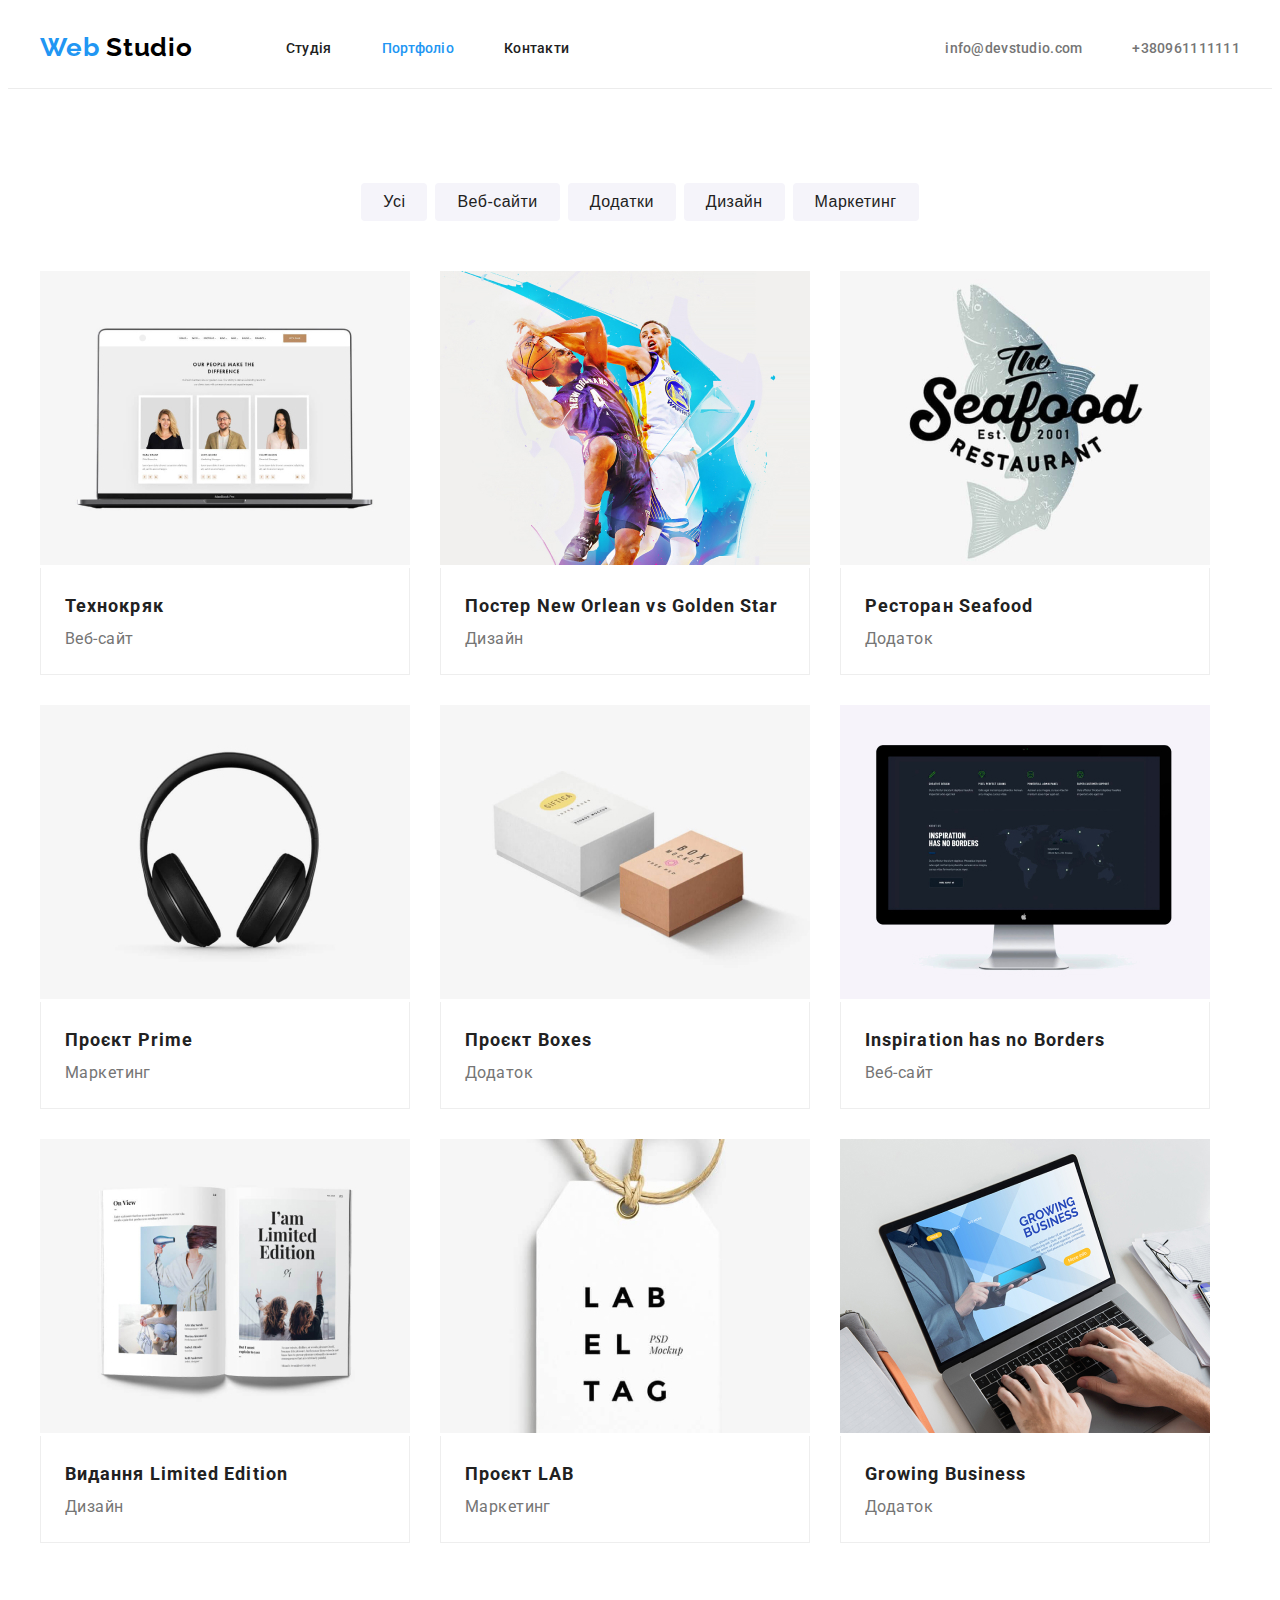
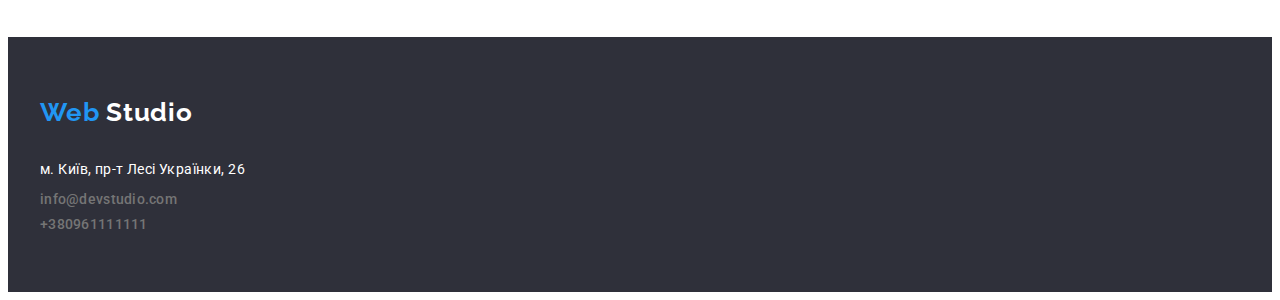
==== commit b23dbe87: "adds" ====
--- a/portfolio.html
+++ b/portfolio.html
@@ -14,42 +14,57 @@
 			crossorigin="anonymous"
 			referrerpolicy="no-referrer"
 		/>
-		<link
-			href="https://fonts.googleapis.com/css2?family=Raleway:wght@700&family=Roboto:wght@400;500;700;900&display=swap"
-			rel="stylesheet"
-		/>
+		<link href="https://fonts.googleapis.com/css2?family=Raleway:wght@700&family=Roboto:wght@400;500;700;900&display=swap" rel="stylesheet" />
 		<link rel="stylesheet" href="./css/style.css" />
 	</head>
 	<body>
 		<header class="header-portfolio">
 			<div class="container container-header">
 				<a href="./index.html" class="logo-link">
-					<span>Web</span>
+					Web
 					<span class="logo-first">Studio</span>
 				</a>
 				<nav class="nav-sect">
 					<ul class="nav-list">
-						<li class="nav-item"><a href="./index.html" class="nav-link">Студія</a></li>
-						<li class="nav-item"><a href="./portfolio.html" class="nav-link">Портфоліо</a></li>
-						<li class="nav-item"><a href="./index.html" class="nav-link">Контакти</a></li>
+						<li class="nav-item">
+							<a href="./index.html" class="nav-link">Студія</a>
+						</li>
+						<li class="nav-item">
+							<a href="./portfolio.html" class="nav-link current">Портфоліо</a>
+						</li>
+						<li class="nav-item">
+							<a href="./index.html" class="nav-link">Контакти</a>
+						</li>
 					</ul>
 				</nav>
 				<ul class="contacts-list">
-					<li><a href="mailto:info@devstudio.com" class="contacts-link">info@devstudio.com</a></li>
-					<li><a href="tel:+380961111111" class="contacts-link">+380961111111</a></li>
+					<li>
+						<a href="mailto:info@devstudio.com" class="contacts-link">info@devstudio.com</a>
+					</li>
+					<li>
+						<a href="tel:+380961111111" class="contacts-link">+380961111111</a>
+					</li>
 				</ul>
 			</div>
 		</header>
 		<main>
-			<div class="container">
-				<section class="main-sect">
+			<section class="main-sect">
+				<div class="container">
 					<h1 class="visually-hidden">Наші проекти</h1>
 					<ul class="nav-projects-list">
 						<li><button type="button" class="nav-projects-btn">Усі</button></li>
-						<li><button type="button" class="nav-projects-btn">Веб-сайти</button></li>
-						<li><button type="button" class="nav-projects-btn">Додатки</button></li>
-						<li><button type="button" class="nav-projects-btn">Дизайн</button></li>
-						<li><button type="button" class="nav-projects-btn">Маркетинг</button></li>
+						<li>
+							<button type="button" class="nav-projects-btn">Веб-сайти</button>
+						</li>
+						<li>
+							<button type="button" class="nav-projects-btn">Додатки</button>
+						</li>
+						<li>
+							<button type="button" class="nav-projects-btn">Дизайн</button>
+						</li>
+						<li>
+							<button type="button" class="nav-projects-btn">Маркетинг</button>
+						</li>
 					</ul>
 					<ul class="projects-list">
 						<li class="projects-item">
@@ -116,8 +131,8 @@
 							</div>
 						</li>
 					</ul>
-				</section>
-			</div>
+				</div>
+			</section>
 		</main>
 		<footer class="footer">
 			<div class="container">
@@ -128,19 +143,16 @@
 				<address>
 					<ul class="address-list">
 						<li class="address-item">
-							<a
-								href="https://goo.gl/maps/oQ1zAfRvta3EiJCr7"
-								target="_blank"
-								rel="noopener, nofollow"
-								class="address-link"
-							>
+							<a href="https://goo.gl/maps/oQ1zAfRvta3EiJCr7" target="_blank" rel="noopener, nofollow" class="address-link">
 								м. Київ, пр-т Лесі Українки, 26
 							</a>
 						</li>
 						<li class="address-item">
 							<a href="mailto:info@devstudio.com" class="contacts-link">info@devstudio.com</a>
 						</li>
-						<li class="address-item"><a href="tel:+380961111111" class="contacts-link">+380961111111</a></li>
+						<li class="address-item">
+							<a href="tel:+380961111111" class="contacts-link">+380961111111</a>
+						</li>
 					</ul>
 				</address>
 			</div>
--- a/css/style.css
+++ b/css/style.css
@@ -18,13 +18,14 @@
 h4,
 h5,
 h6,
-p,
+p {
+	margin: 0;
+}
+
 ul {
+	list-style: none;
+	padding-left: 0;
 	margin: 0;
-	padding: 0;
-	border: 0;
-	font-size: 100%;
-	line-height: 1.7;
 }
 
 .container {
@@ -72,6 +73,10 @@
 	text-decoration: none;
 	padding-top: 32px;
 	padding-bottom: 32px;
+}
+
+.current {
+	color: var(--accent-color);
 }
 
 .nav-link:focus,
@@ -186,6 +191,7 @@
 /* Чем мы занимаемся */
 
 .work-section {
+	padding-bottom: 94px;
 }
 
 .title {
@@ -202,6 +208,9 @@
 	display: flex;
 	gap: 30px;
 	margin-top: 50px;
+}
+.work-item {
+	width: 370px;
 }
 
 /* Наша команда */
